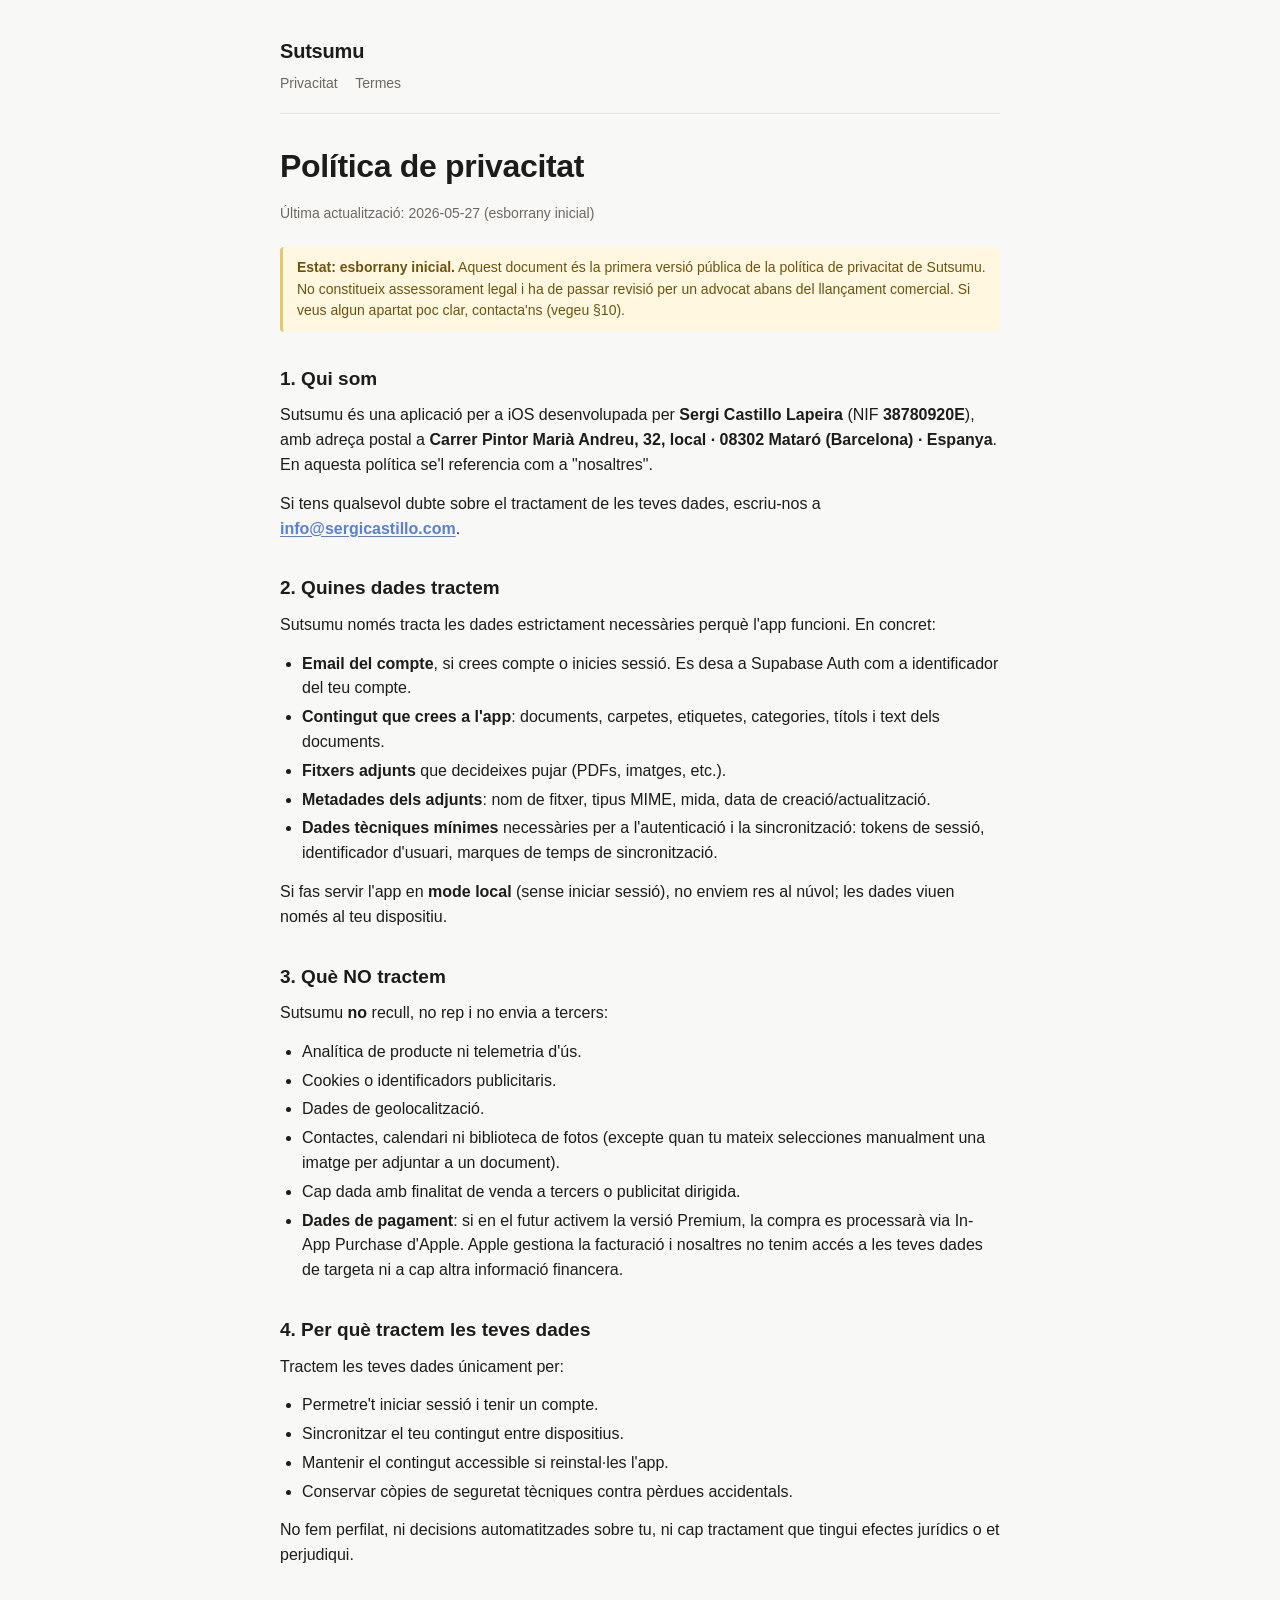
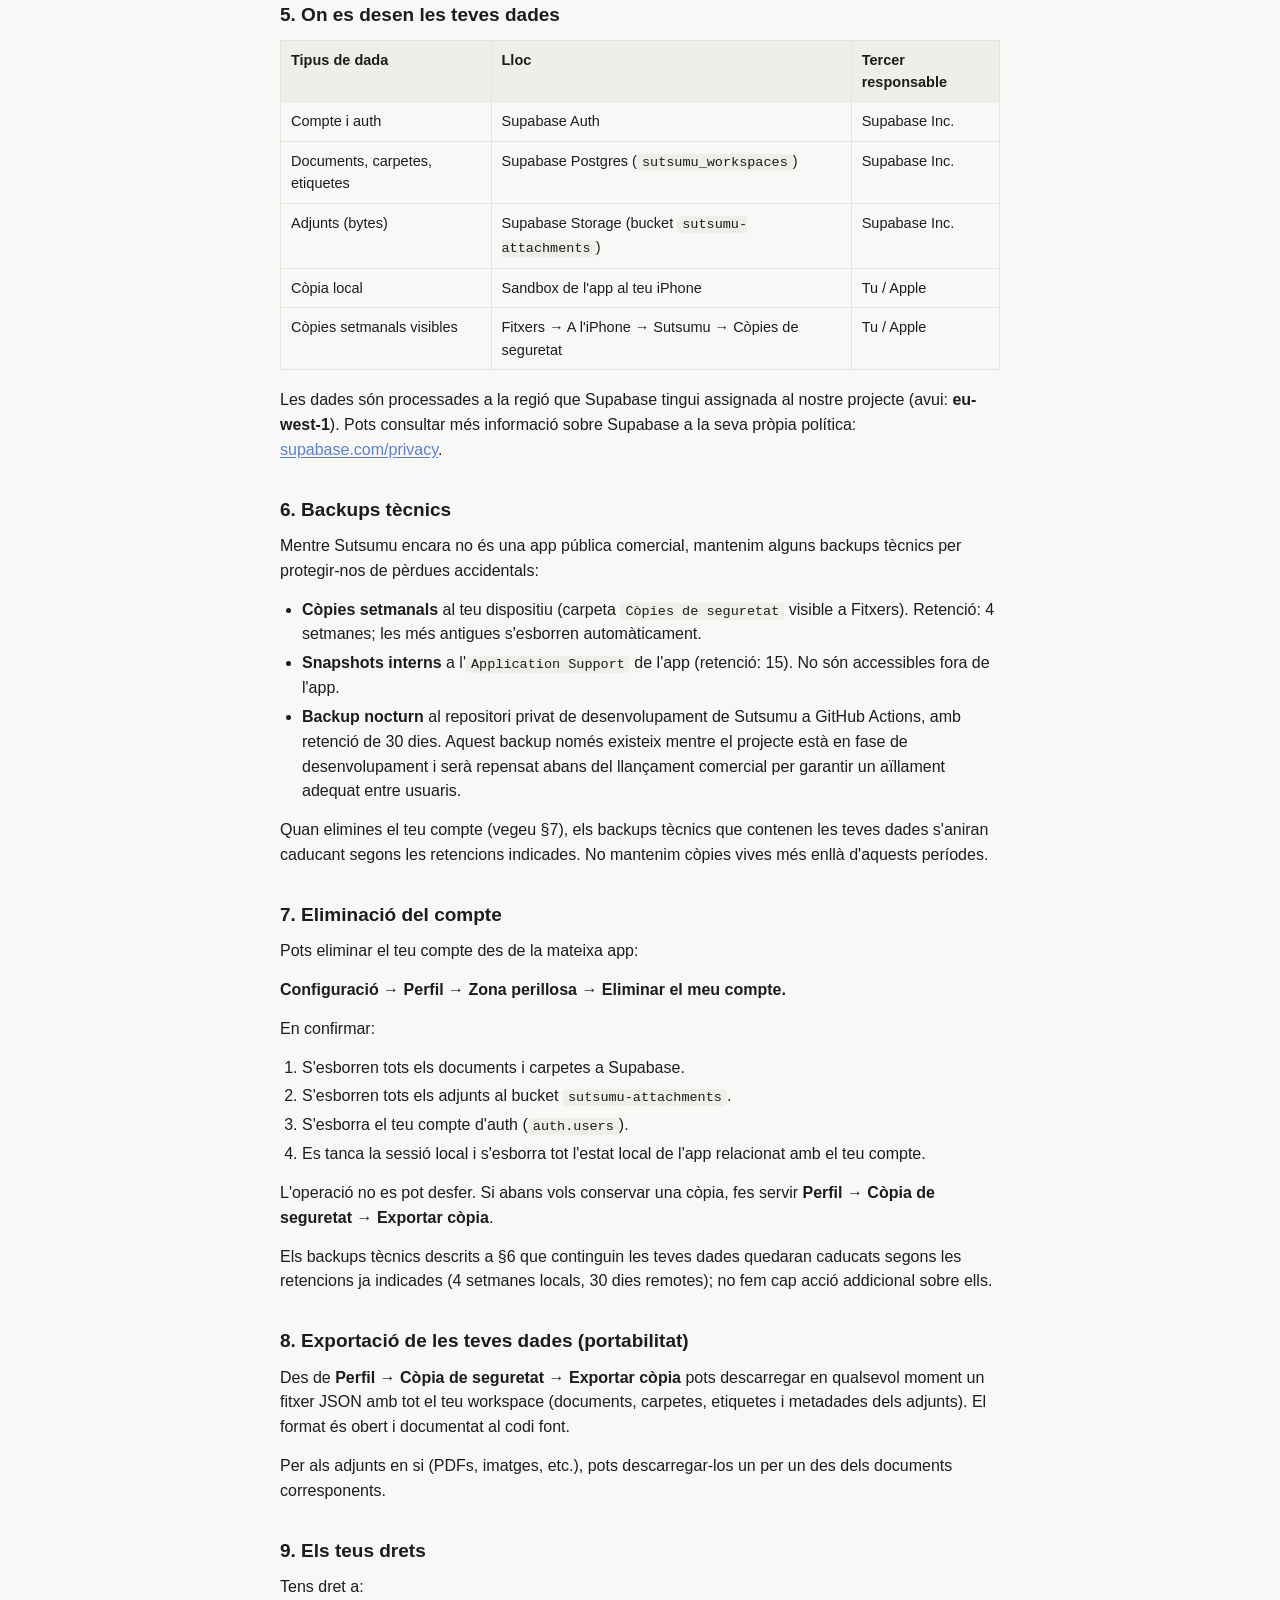
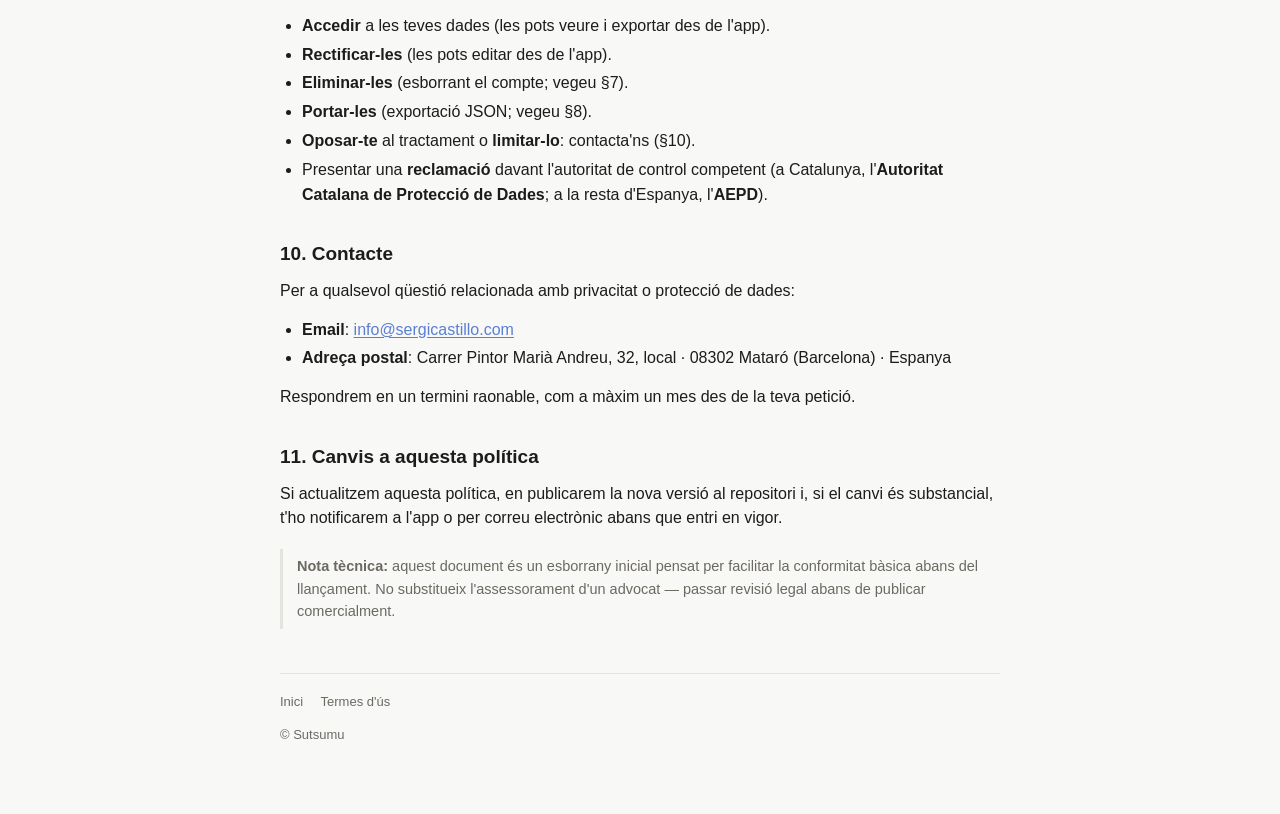
==== privacy/index.html @ 5fbfde20 "Lloc legal públic de Sutsumu (privacitat, termes, AASA) Pàgines estàtiques servides a sutsumu.com vi" ====
<!DOCTYPE html>
<html lang="ca">
<head>
  <meta charset="utf-8">
  <meta name="viewport" content="width=device-width, initial-scale=1">
  <title>Política de privacitat — Sutsumu</title>
  <meta name="description" content="Política de privacitat de Sutsumu: quines dades tractem, on es desen, com eliminar el compte.">
  <meta name="robots" content="index, follow">
  <link rel="stylesheet" href="../styles.css">
</head>
<body>
  <div class="container">
    <header>
      <a href="../" class="brand">Sutsumu</a>
      <nav>
        <a href="../privacy/">Privacitat</a>
        <a href="../terms/">Termes</a>
      </nav>
    </header>
    <main>
      <h1>Política de privacitat</h1>
      <p class="subtitle">Última actualització: 2026-05-27 (esborrany inicial)</p>

      <div class="pending">
        <strong>Estat: esborrany inicial.</strong> Aquest document és la primera
        versió pública de la política de privacitat de Sutsumu. No constitueix
        assessorament legal i ha de passar revisió per un advocat abans del
        llançament comercial. Si veus algun apartat poc clar, contacta'ns
        (vegeu §10).
      </div>

      <h2>1. Qui som</h2>
      <p>
        Sutsumu és una aplicació per a iOS desenvolupada per
        <strong>Sergi Castillo Lapeira</strong> (NIF <strong>38780920E</strong>),
        amb adreça postal a <strong>Carrer Pintor Marià Andreu, 32, local ·
        08302 Mataró (Barcelona) · Espanya</strong>. En aquesta política
        se'l referencia com a "nosaltres".
      </p>
      <p>
        Si tens qualsevol dubte sobre el tractament de les teves dades, escriu-nos
        a <strong><a href="mailto:info@sergicastillo.com">info@sergicastillo.com</a></strong>.
      </p>

      <h2>2. Quines dades tractem</h2>
      <p>
        Sutsumu només tracta les dades estrictament necessàries perquè l'app
        funcioni. En concret:
      </p>
      <ul>
        <li><strong>Email del compte</strong>, si crees compte o inicies sessió. Es desa a Supabase Auth com a identificador del teu compte.</li>
        <li><strong>Contingut que crees a l'app</strong>: documents, carpetes, etiquetes, categories, títols i text dels documents.</li>
        <li><strong>Fitxers adjunts</strong> que decideixes pujar (PDFs, imatges, etc.).</li>
        <li><strong>Metadades dels adjunts</strong>: nom de fitxer, tipus MIME, mida, data de creació/actualització.</li>
        <li><strong>Dades tècniques mínimes</strong> necessàries per a l'autenticació i la sincronització: tokens de sessió, identificador d'usuari, marques de temps de sincronització.</li>
      </ul>
      <p>
        Si fas servir l'app en <strong>mode local</strong> (sense iniciar sessió),
        no enviem res al núvol; les dades viuen només al teu dispositiu.
      </p>

      <h2>3. Què NO tractem</h2>
      <p>Sutsumu <strong>no</strong> recull, no rep i no envia a tercers:</p>
      <ul>
        <li>Analítica de producte ni telemetria d'ús.</li>
        <li>Cookies o identificadors publicitaris.</li>
        <li>Dades de geolocalització.</li>
        <li>Contactes, calendari ni biblioteca de fotos (excepte quan tu mateix selecciones manualment una imatge per adjuntar a un document).</li>
        <li>Cap dada amb finalitat de venda a tercers o publicitat dirigida.</li>
        <li><strong>Dades de pagament</strong>: si en el futur activem la versió Premium, la compra es processarà via In-App Purchase d'Apple. Apple gestiona la facturació i nosaltres no tenim accés a les teves dades de targeta ni a cap altra informació financera.</li>
      </ul>

      <h2>4. Per què tractem les teves dades</h2>
      <p>Tractem les teves dades únicament per:</p>
      <ul>
        <li>Permetre't iniciar sessió i tenir un compte.</li>
        <li>Sincronitzar el teu contingut entre dispositius.</li>
        <li>Mantenir el contingut accessible si reinstal·les l'app.</li>
        <li>Conservar còpies de seguretat tècniques contra pèrdues accidentals.</li>
      </ul>
      <p>
        No fem perfilat, ni decisions automatitzades sobre tu, ni cap
        tractament que tingui efectes jurídics o et perjudiqui.
      </p>

      <h2>5. On es desen les teves dades</h2>
      <table>
        <thead>
          <tr><th>Tipus de dada</th><th>Lloc</th><th>Tercer responsable</th></tr>
        </thead>
        <tbody>
          <tr><td>Compte i auth</td><td>Supabase Auth</td><td>Supabase Inc.</td></tr>
          <tr><td>Documents, carpetes, etiquetes</td><td>Supabase Postgres (<code>sutsumu_workspaces</code>)</td><td>Supabase Inc.</td></tr>
          <tr><td>Adjunts (bytes)</td><td>Supabase Storage (bucket <code>sutsumu-attachments</code>)</td><td>Supabase Inc.</td></tr>
          <tr><td>Còpia local</td><td>Sandbox de l'app al teu iPhone</td><td>Tu / Apple</td></tr>
          <tr><td>Còpies setmanals visibles</td><td>Fitxers → A l'iPhone → Sutsumu → Còpies de seguretat</td><td>Tu / Apple</td></tr>
        </tbody>
      </table>
      <p>
        Les dades són processades a la regió que Supabase tingui assignada al
        nostre projecte (avui: <strong>eu-west-1</strong>). Pots consultar més
        informació sobre Supabase a la seva pròpia política:
        <a href="https://supabase.com/privacy" rel="noopener">supabase.com/privacy</a>.
      </p>

      <h2>6. Backups tècnics</h2>
      <p>
        Mentre Sutsumu encara no és una app pública comercial, mantenim alguns
        backups tècnics per protegir-nos de pèrdues accidentals:
      </p>
      <ul>
        <li><strong>Còpies setmanals</strong> al teu dispositiu (carpeta <code>Còpies de seguretat</code> visible a Fitxers). Retenció: 4 setmanes; les més antigues s'esborren automàticament.</li>
        <li><strong>Snapshots interns</strong> a l'<code>Application Support</code> de l'app (retenció: 15). No són accessibles fora de l'app.</li>
        <li><strong>Backup nocturn</strong> al repositori privat de desenvolupament de Sutsumu a GitHub Actions, amb retenció de 30 dies. Aquest backup només existeix mentre el projecte està en fase de desenvolupament i serà repensat abans del llançament comercial per garantir un aïllament adequat entre usuaris.</li>
      </ul>
      <p>
        Quan elimines el teu compte (vegeu §7), els backups tècnics que contenen
        les teves dades s'aniran caducant segons les retencions indicades. No
        mantenim còpies vives més enllà d'aquests períodes.
      </p>

      <h2>7. Eliminació del compte</h2>
      <p>Pots eliminar el teu compte des de la mateixa app:</p>
      <p><strong>Configuració → Perfil → Zona perillosa → Eliminar el meu compte.</strong></p>
      <p>En confirmar:</p>
      <ol>
        <li>S'esborren tots els documents i carpetes a Supabase.</li>
        <li>S'esborren tots els adjunts al bucket <code>sutsumu-attachments</code>.</li>
        <li>S'esborra el teu compte d'auth (<code>auth.users</code>).</li>
        <li>Es tanca la sessió local i s'esborra tot l'estat local de l'app relacionat amb el teu compte.</li>
      </ol>
      <p>
        L'operació no es pot desfer. Si abans vols conservar una còpia, fes
        servir <strong>Perfil → Còpia de seguretat → Exportar còpia</strong>.
      </p>
      <p>
        Els backups tècnics descrits a §6 que continguin les teves dades quedaran
        caducats segons les retencions ja indicades (4 setmanes locals, 30 dies
        remotes); no fem cap acció addicional sobre ells.
      </p>

      <h2>8. Exportació de les teves dades (portabilitat)</h2>
      <p>
        Des de <strong>Perfil → Còpia de seguretat → Exportar còpia</strong> pots
        descarregar en qualsevol moment un fitxer JSON amb tot el teu workspace
        (documents, carpetes, etiquetes i metadades dels adjunts). El format és
        obert i documentat al codi font.
      </p>
      <p>
        Per als adjunts en si (PDFs, imatges, etc.), pots descarregar-los un per
        un des dels documents corresponents.
      </p>

      <h2>9. Els teus drets</h2>
      <p>Tens dret a:</p>
      <ul>
        <li><strong>Accedir</strong> a les teves dades (les pots veure i exportar des de l'app).</li>
        <li><strong>Rectificar-les</strong> (les pots editar des de l'app).</li>
        <li><strong>Eliminar-les</strong> (esborrant el compte; vegeu §7).</li>
        <li><strong>Portar-les</strong> (exportació JSON; vegeu §8).</li>
        <li><strong>Oposar-te</strong> al tractament o <strong>limitar-lo</strong>: contacta'ns (§10).</li>
        <li>Presentar una <strong>reclamació</strong> davant l'autoritat de control competent (a Catalunya, l'<strong>Autoritat Catalana de Protecció de Dades</strong>; a la resta d'Espanya, l'<strong>AEPD</strong>).</li>
      </ul>

      <h2>10. Contacte</h2>
      <p>Per a qualsevol qüestió relacionada amb privacitat o protecció de dades:</p>
      <ul>
        <li><strong>Email</strong>: <a href="mailto:info@sergicastillo.com">info@sergicastillo.com</a></li>
        <li><strong>Adreça postal</strong>: Carrer Pintor Marià Andreu, 32, local · 08302 Mataró (Barcelona) · Espanya</li>
      </ul>
      <p>Respondrem en un termini raonable, com a màxim un mes des de la teva petició.</p>

      <h2>11. Canvis a aquesta política</h2>
      <p>
        Si actualitzem aquesta política, en publicarem la nova versió al
        repositori i, si el canvi és substancial, t'ho notificarem a l'app o per
        correu electrònic abans que entri en vigor.
      </p>

      <blockquote>
        <strong>Nota tècnica:</strong> aquest document és un esborrany inicial
        pensat per facilitar la conformitat bàsica abans del llançament. No
        substitueix l'assessorament d'un advocat — passar revisió legal abans
        de publicar comercialment.
      </blockquote>
    </main>
    <footer>
      <nav>
        <a href="../">Inici</a>
        <a href="../terms/">Termes d'ús</a>
      </nav>
      <p>© Sutsumu</p>
    </footer>
  </div>
</body>
</html>
---- styles.css ----
/* Sutsumu — pàgines legals
 *
 * CSS minimal, sense dependències externes ni fonts remotes.
 * Mobile-first amb un breakpoint únic per a pantalla mitjana.
 * Coherent visualment amb el to sobri de l'app.
 */

:root {
  color-scheme: light dark;

  /* Light theme */
  --bg: #f8f8f6;
  --surface: #ffffff;
  --border: #e5e3dd;
  --ink: #1c1c1a;
  --muted: #6b6962;
  --accent: #5b7fd4;
  --code-bg: #f0eee8;
  --warn-bg: #fff7e0;
  --warn-border: #e6c570;
  --warn-ink: #6b5410;
}

@media (prefers-color-scheme: dark) {
  :root {
    --bg: #1a1a18;
    --surface: #222220;
    --border: #2e2e2b;
    --ink: #ececea;
    --muted: #9a9893;
    --accent: #8caaf4;
    --code-bg: #2a2a27;
    --warn-bg: #2f2716;
    --warn-border: #6b5410;
    --warn-ink: #f0d68a;
  }
}

* { box-sizing: border-box; }

html, body {
  margin: 0;
  padding: 0;
  background: var(--bg);
  color: var(--ink);
  font-family: -apple-system, BlinkMacSystemFont, "SF Pro Text", "Helvetica Neue", Arial, sans-serif;
  font-size: 16px;
  line-height: 1.55;
  -webkit-text-size-adjust: 100%;
}

body {
  padding: 24px 18px 48px;
}

.container {
  max-width: 720px;
  margin: 0 auto;
}

header {
  border-bottom: 1px solid var(--border);
  padding-bottom: 18px;
  margin-bottom: 28px;
}

header a.brand {
  display: inline-block;
  font-weight: 700;
  font-size: 20px;
  color: var(--ink);
  text-decoration: none;
  letter-spacing: -0.01em;
}

header nav {
  margin-top: 6px;
  font-size: 14px;
  color: var(--muted);
}

header nav a {
  color: var(--muted);
  text-decoration: none;
  margin-right: 14px;
}

header nav a:hover { color: var(--accent); }

main h1 {
  font-size: 28px;
  font-weight: 700;
  letter-spacing: -0.01em;
  margin: 0 0 12px;
}

main h2 {
  font-size: 19px;
  font-weight: 600;
  margin: 32px 0 10px;
}

main h3 {
  font-size: 16px;
  font-weight: 600;
  margin: 22px 0 8px;
}

main p { margin: 0 0 14px; }

main a {
  color: var(--accent);
  text-decoration: underline;
  text-underline-offset: 2px;
}

main ul, main ol {
  padding-left: 22px;
  margin: 0 0 14px;
}

main li { margin-bottom: 4px; }

main code {
  background: var(--code-bg);
  color: var(--ink);
  padding: 1px 5px;
  border-radius: 4px;
  font-family: "SF Mono", Menlo, Consolas, monospace;
  font-size: 13.5px;
}

main table {
  width: 100%;
  border-collapse: collapse;
  margin: 0 0 18px;
  font-size: 14.5px;
}

main th, main td {
  border: 1px solid var(--border);
  padding: 8px 10px;
  text-align: left;
  vertical-align: top;
}

main th {
  background: var(--code-bg);
  font-weight: 600;
}

.subtitle {
  color: var(--muted);
  font-size: 14px;
  margin: 0 0 22px;
}

.pending {
  background: var(--warn-bg);
  border-left: 3px solid var(--warn-border);
  color: var(--warn-ink);
  padding: 10px 14px;
  border-radius: 4px;
  font-size: 14px;
  margin: 18px 0;
}

blockquote {
  border-left: 3px solid var(--border);
  margin: 18px 0;
  padding: 6px 14px;
  color: var(--muted);
  font-size: 14.5px;
}

footer {
  border-top: 1px solid var(--border);
  margin-top: 44px;
  padding-top: 18px;
  font-size: 13px;
  color: var(--muted);
}

footer a {
  color: var(--muted);
  text-decoration: none;
  margin-right: 14px;
}

footer a:hover { color: var(--accent); }

/* Landing-specific */
.landing-card {
  background: var(--surface);
  border: 1px solid var(--border);
  border-radius: 12px;
  padding: 22px;
  margin: 18px 0;
}

.landing-card h2 {
  margin: 0 0 8px;
}

.landing-card p {
  color: var(--muted);
  font-size: 14.5px;
  margin: 0 0 12px;
}

.landing-card a.cta {
  display: inline-block;
  color: var(--accent);
  font-weight: 600;
  text-decoration: none;
}

.landing-card a.cta:hover { text-decoration: underline; }

@media (min-width: 720px) {
  body { padding: 36px 24px 60px; }
  main h1 { font-size: 32px; }
}
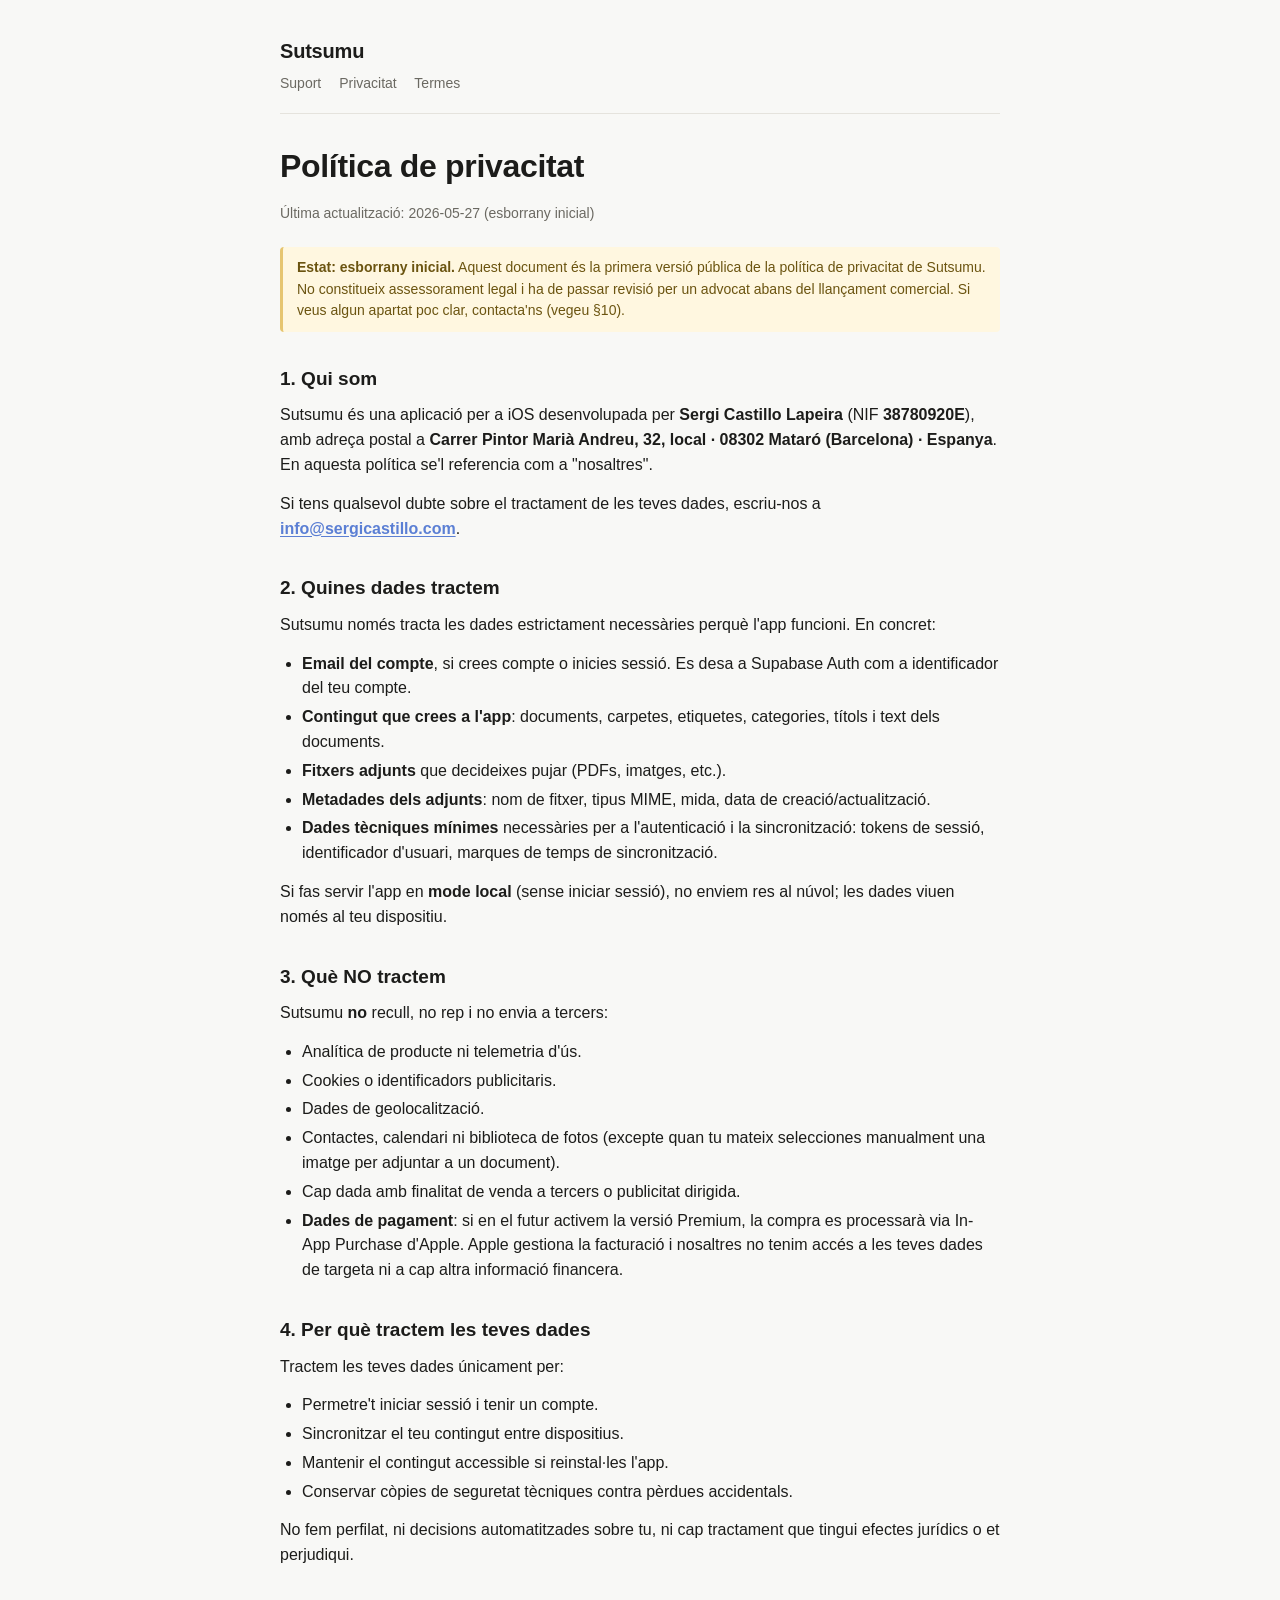
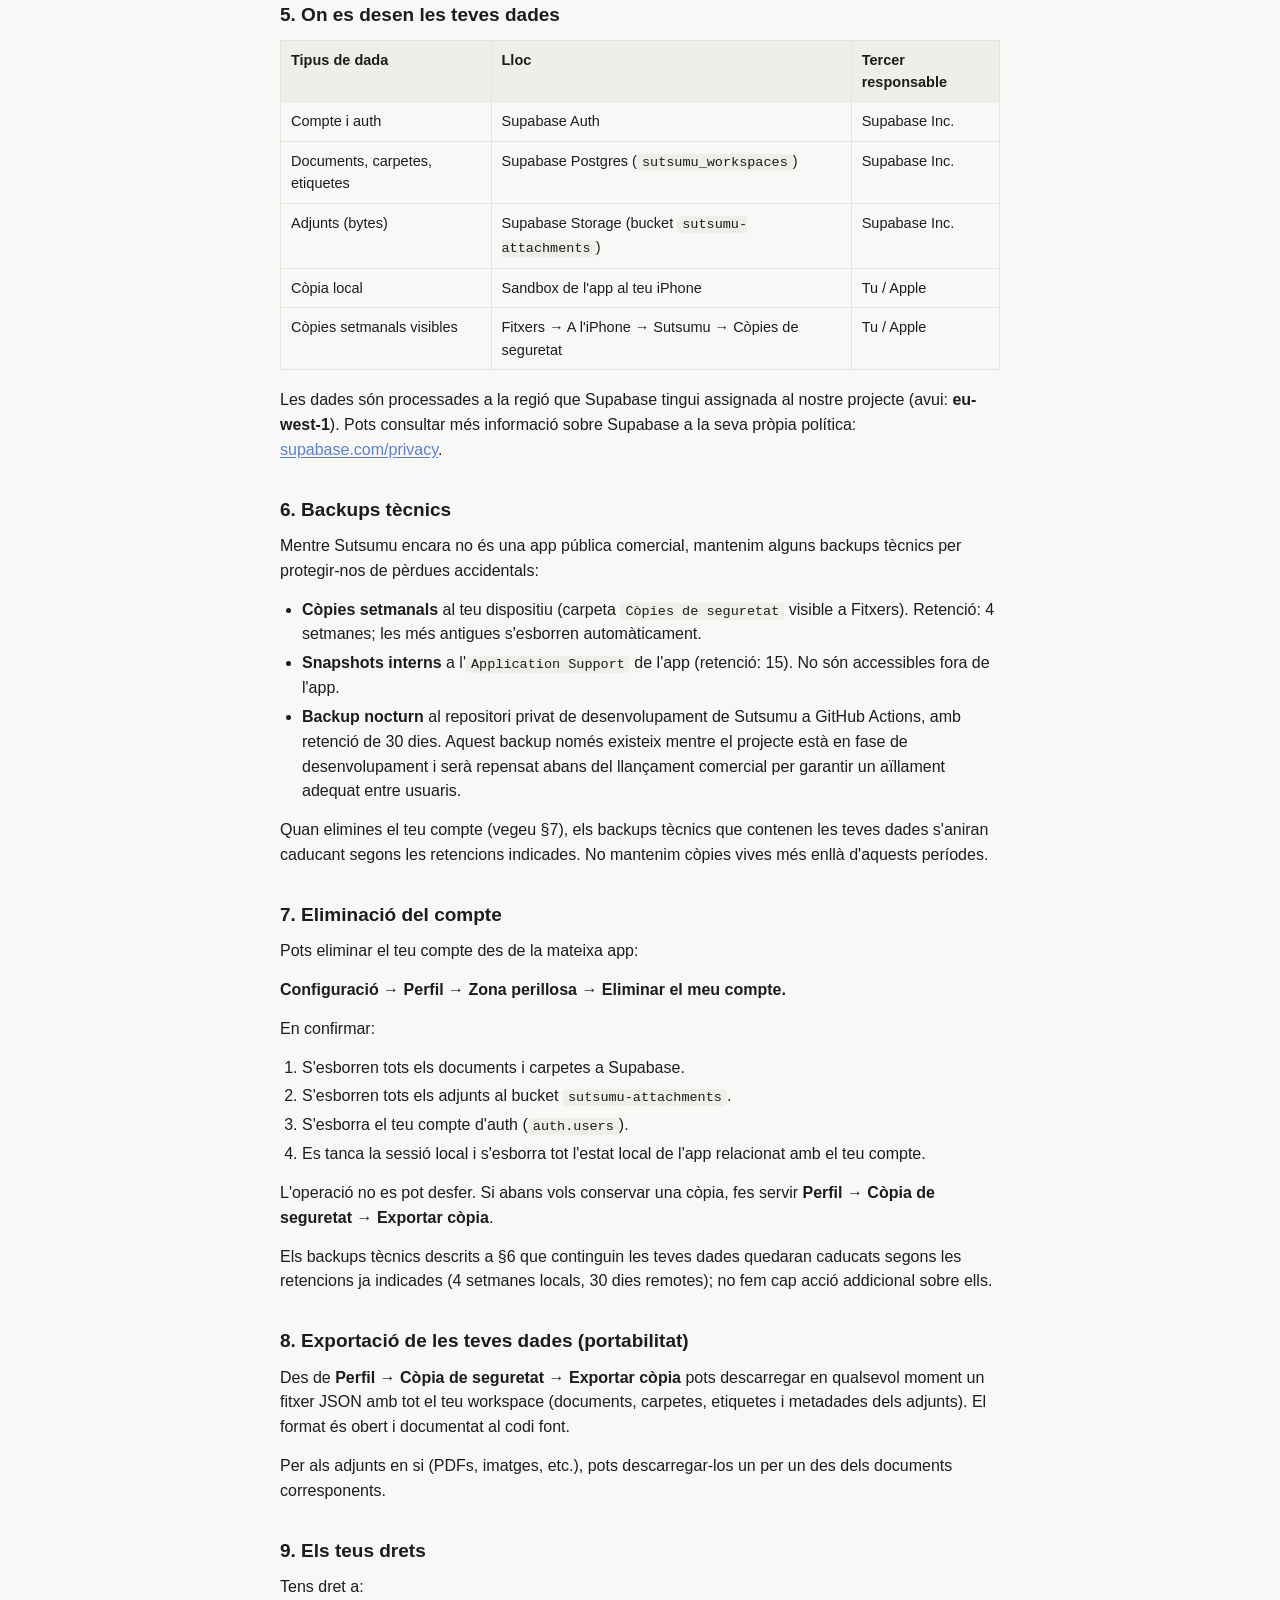
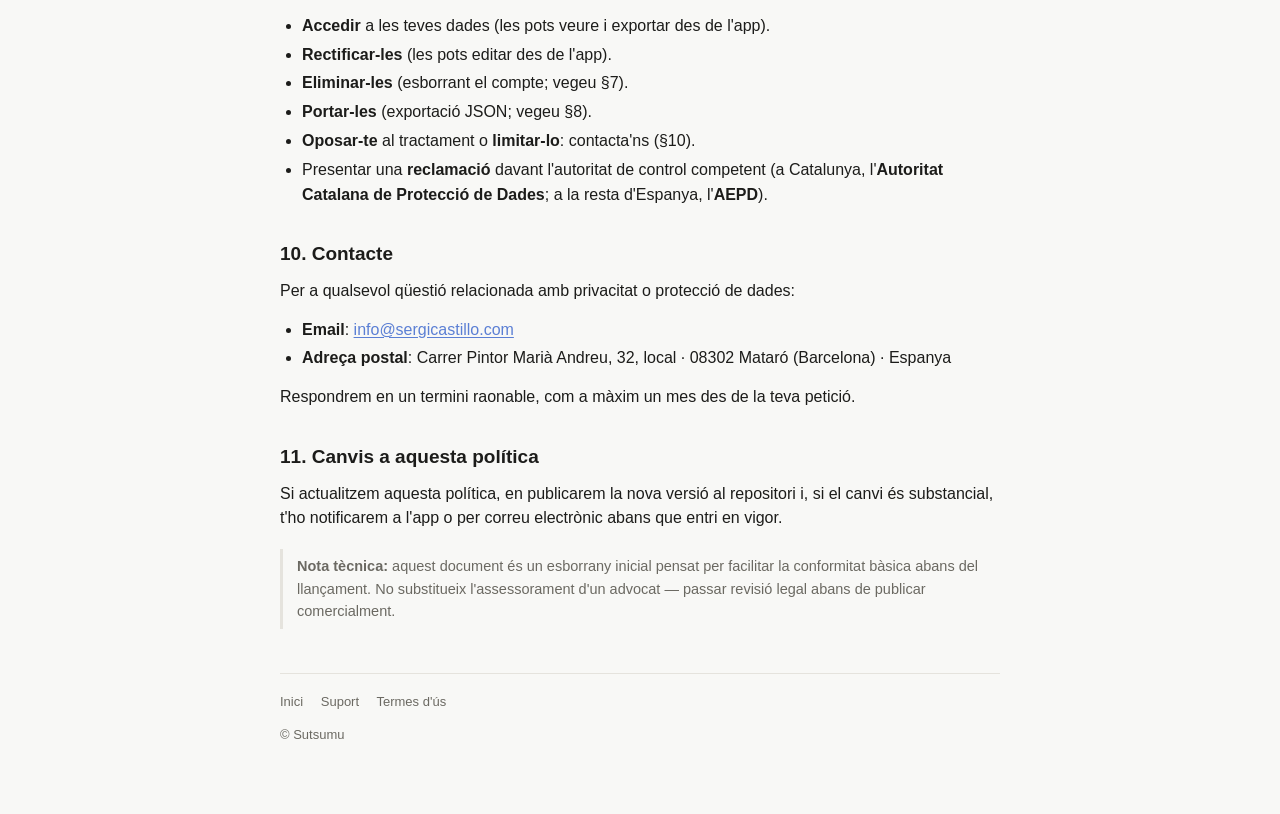
==== commit e948b313: "Afegir pàgina pública de suport per a l'App Store Apple ha demanat, com a part de la revisió de la v" ====
--- a/privacy/index.html
+++ b/privacy/index.html
@@ -13,6 +13,7 @@
     <header>
       <a href="../" class="brand">Sutsumu</a>
       <nav>
+        <a href="../support/">Suport</a>
         <a href="../privacy/">Privacitat</a>
         <a href="../terms/">Termes</a>
       </nav>
@@ -187,6 +188,7 @@
     <footer>
       <nav>
         <a href="../">Inici</a>
+        <a href="../support/">Suport</a>
         <a href="../terms/">Termes d'ús</a>
       </nav>
       <p>© Sutsumu</p>
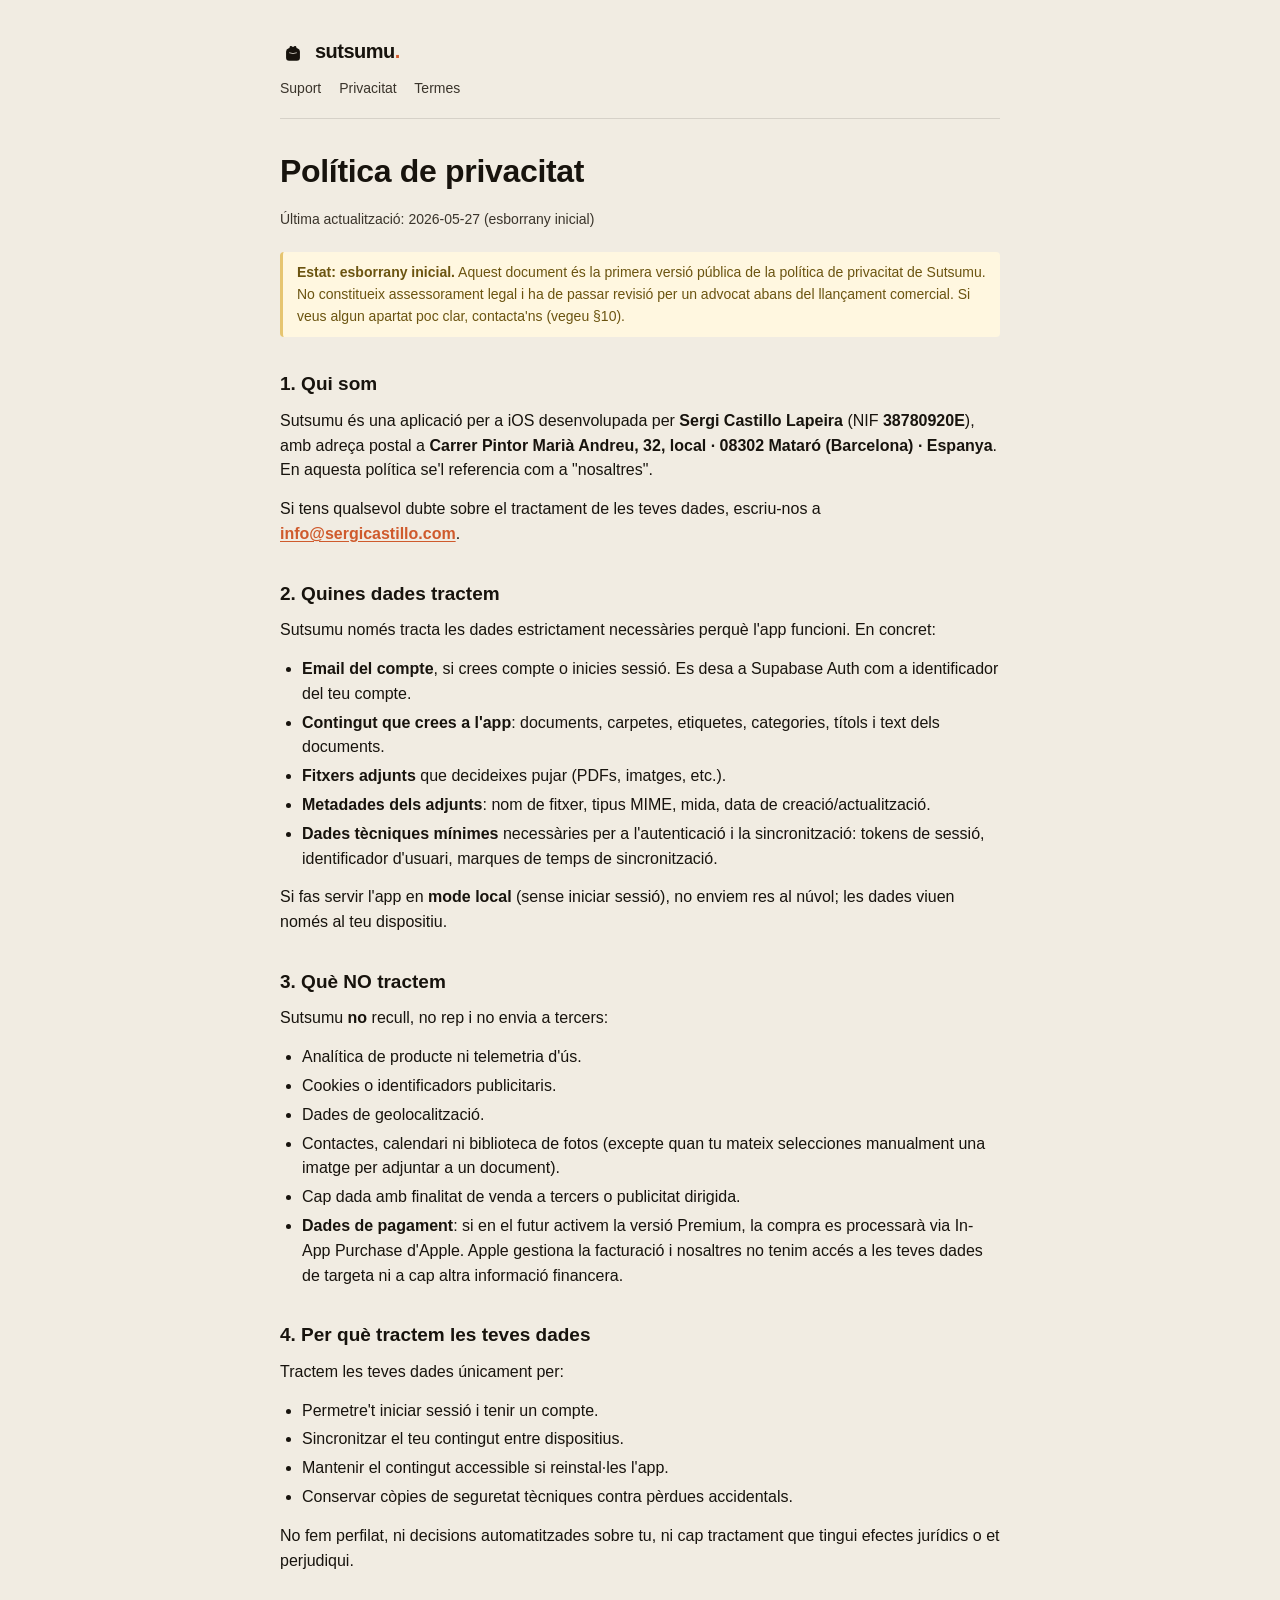
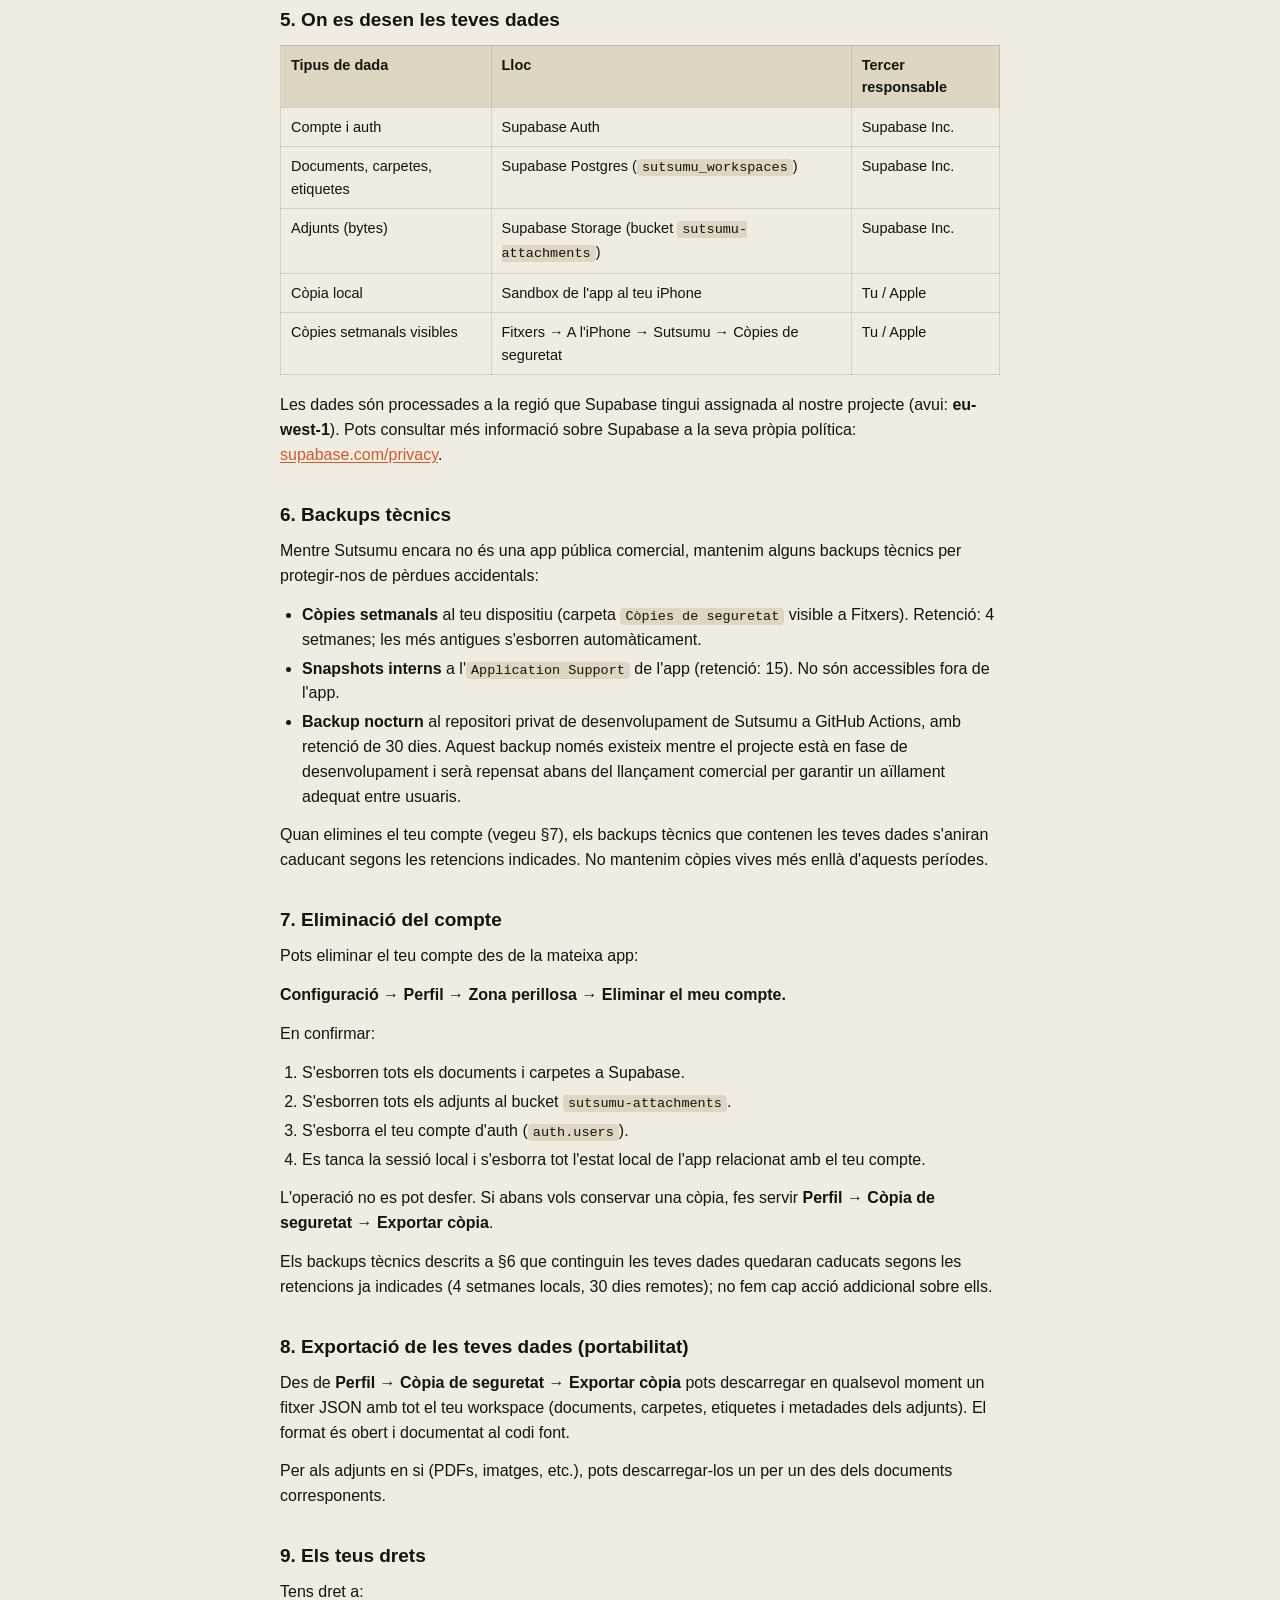
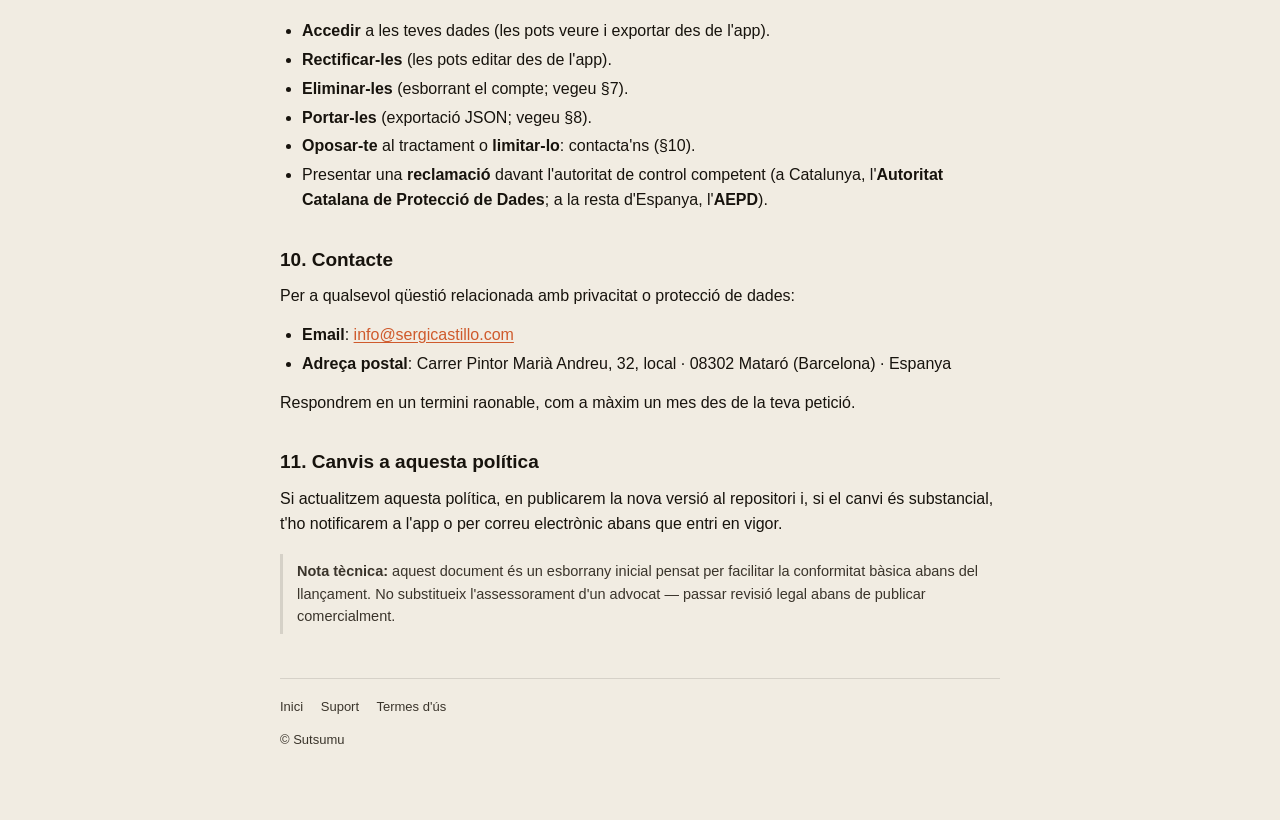
==== commit 49e9c2e8: "brand: aplicar marca v2 (Furoshiki / Argila) a la landing i pàgines legals Substitueix la paleta bla" ====
--- a/privacy/index.html
+++ b/privacy/index.html
@@ -11,7 +11,14 @@
 <body>
   <div class="container">
     <header>
-      <a href="../" class="brand">Sutsumu</a>
+      <a href="../" class="brand" aria-label="Sutsumu — inici">
+        <svg class="brand-mark" viewBox="0 0 120 120" xmlns="http://www.w3.org/2000/svg" aria-hidden="true" focusable="false">
+          <path d="M28 58 Q28 46 40 43 L60 38 L80 43 Q92 46 92 58 L92 86 Q92 100 78 100 L42 100 Q28 100 28 86 Z" fill="currentColor"/>
+          <path d="M60 38 C54 30 46 30 44 38 C42 46 52 48 60 44 C68 48 78 46 76 38 C74 30 66 30 60 38 Z" fill="currentColor"/>
+          <path d="M44 64 Q60 72 76 64" stroke="var(--bg)" stroke-width="3.4" stroke-linecap="round" fill="none"/>
+        </svg>
+        <span class="brand-text">sutsumu<span class="brand-dot">.</span></span>
+      </a>
       <nav>
         <a href="../support/">Suport</a>
         <a href="../privacy/">Privacitat</a>
--- a/styles.css
+++ b/styles.css
@@ -1,21 +1,25 @@
-/* Sutsumu — pàgines legals
+/* Sutsumu — landing pública i pàgines legals
  *
  * CSS minimal, sense dependències externes ni fonts remotes.
  * Mobile-first amb un breakpoint únic per a pantalla mitjana.
- * Coherent visualment amb el to sobri de l'app.
+ * Coherent visualment amb la marca v2 (Furoshiki / Argila): paleta
+ * argila + tinta + paper + lli + sàlvia (vegeu Resources/brand/ al
+ * repo principal).
  */
 
 :root {
   color-scheme: light dark;
 
-  /* Light theme */
-  --bg: #f8f8f6;
-  --surface: #ffffff;
-  --border: #e5e3dd;
-  --ink: #1c1c1a;
-  --muted: #6b6962;
-  --accent: #5b7fd4;
-  --code-bg: #f0eee8;
+  /* Light theme — marca v2 */
+  --bg: #f1ece2;          /* Lli */
+  --surface: #e7e0d1;     /* Paper */
+  --border: rgba(23,19,13,0.12);
+  --ink: #17130d;         /* Tinta */
+  --muted: #3a342b;       /* Tinta atenuada */
+  --accent: #cf5a2c;      /* Argila */
+  --accent-deep: #b14620; /* Argila profunda */
+  --sage: #6f7657;        /* Sàlvia (reserva) */
+  --code-bg: #ded5c2;     /* Paper-3 */
   --warn-bg: #fff7e0;
   --warn-border: #e6c570;
   --warn-ink: #6b5410;
@@ -23,13 +27,15 @@
 
 @media (prefers-color-scheme: dark) {
   :root {
-    --bg: #1a1a18;
-    --surface: #222220;
-    --border: #2e2e2b;
-    --ink: #ececea;
-    --muted: #9a9893;
-    --accent: #8caaf4;
-    --code-bg: #2a2a27;
+    --bg: #17130d;          /* Tinta */
+    --surface: #1f1a13;
+    --border: rgba(241,236,226,0.14);
+    --ink: #f1ece2;         /* Lli */
+    --muted: #c8c0ad;
+    --accent: #e07a4d;      /* Argila il·luminada */
+    --accent-deep: #cf5a2c;
+    --sage: #98a07a;
+    --code-bg: #261f17;
     --warn-bg: #2f2716;
     --warn-border: #6b5410;
     --warn-ink: #f0d68a;
@@ -65,12 +71,29 @@
 }
 
 header a.brand {
-  display: inline-block;
+  display: inline-flex;
+  align-items: center;
+  gap: 9px;
   font-weight: 700;
   font-size: 20px;
   color: var(--ink);
   text-decoration: none;
-  letter-spacing: -0.01em;
+  letter-spacing: -0.025em;
+}
+
+header a.brand .brand-mark {
+  width: 26px;
+  height: 26px;
+  flex-shrink: 0;
+  color: var(--ink);
+}
+
+header a.brand .brand-text {
+  font-weight: 600;
+}
+
+header a.brand .brand-dot {
+  color: var(--accent);
 }
 
 header nav {
@@ -198,8 +221,10 @@
   margin: 18px 0;
 }
 
-.landing-card h2 {
+.landing-card h2,
+.landing-card h3 {
   margin: 0 0 8px;
+  font-size: 17px;
 }
 
 .landing-card p {
@@ -216,8 +241,129 @@
 }
 
 .landing-card a.cta:hover { text-decoration: underline; }
+
+/* Hero — first impression */
+.hero {
+  padding: 24px 0 36px;
+  text-align: left;
+}
+
+.hero h1 {
+  font-size: 48px;
+  line-height: 1.05;
+  letter-spacing: -0.03em;
+  margin: 0 0 8px;
+  font-weight: 700;
+}
+
+.hero h1 .hero-dot {
+  color: var(--accent);
+}
+
+.hero .lead {
+  font-family: "New York", "Iowan Old Style", Georgia, "Times New Roman", serif;
+  font-style: italic;
+  font-size: 22px;
+  color: var(--accent);
+  margin: 0 0 18px;
+  line-height: 1.3;
+}
+
+.hero-pitch {
+  font-size: 16.5px;
+  color: var(--ink);
+  margin: 0 0 22px;
+  max-width: 56ch;
+}
+
+.hero-cta {
+  margin: 0;
+}
+
+.appstore-btn {
+  display: inline-block;
+  background: var(--ink);
+  color: var(--bg) !important;
+  text-decoration: none !important;
+  padding: 12px 20px;
+  border-radius: 10px;
+  font-weight: 600;
+  font-size: 15px;
+  letter-spacing: 0.01em;
+  transition: opacity 0.15s ease;
+}
+
+.appstore-btn:hover { opacity: 0.85; }
+
+/* What is Sutsumu */
+.pitch p {
+  font-size: 16px;
+  max-width: 60ch;
+}
+
+/* Highlights grid */
+.highlights {
+  display: grid;
+  grid-template-columns: 1fr;
+  gap: 14px;
+  margin: 24px 0 8px;
+}
+
+.highlight-card {
+  background: var(--surface);
+  border: 1px solid var(--border);
+  border-radius: 12px;
+  padding: 18px 20px;
+}
+
+.highlight-card h3 {
+  font-size: 15.5px;
+  margin: 0 0 6px;
+  color: var(--ink);
+}
+
+.highlight-card p {
+  margin: 0;
+  font-size: 14.5px;
+  color: var(--muted);
+}
+
+/* English block */
+.english {
+  margin-top: 36px;
+  padding: 20px 22px;
+  background: var(--code-bg);
+  border-radius: 12px;
+}
+
+.english h2 {
+  font-size: 14px;
+  font-weight: 600;
+  margin: 0 0 8px;
+  color: var(--muted);
+  text-transform: uppercase;
+  letter-spacing: 0.06em;
+}
+
+.english p {
+  margin: 0;
+  font-size: 14.5px;
+  color: var(--ink);
+  max-width: 64ch;
+}
+
+.english a {
+  color: var(--accent);
+  font-weight: 600;
+}
+
+/* Resources */
+.resources { margin-top: 24px; }
 
 @media (min-width: 720px) {
   body { padding: 36px 24px 60px; }
   main h1 { font-size: 32px; }
-}
+  .hero h1 { font-size: 64px; }
+  .hero .lead { font-size: 26px; }
+  .highlights { grid-template-columns: 1fr 1fr; }
+}
